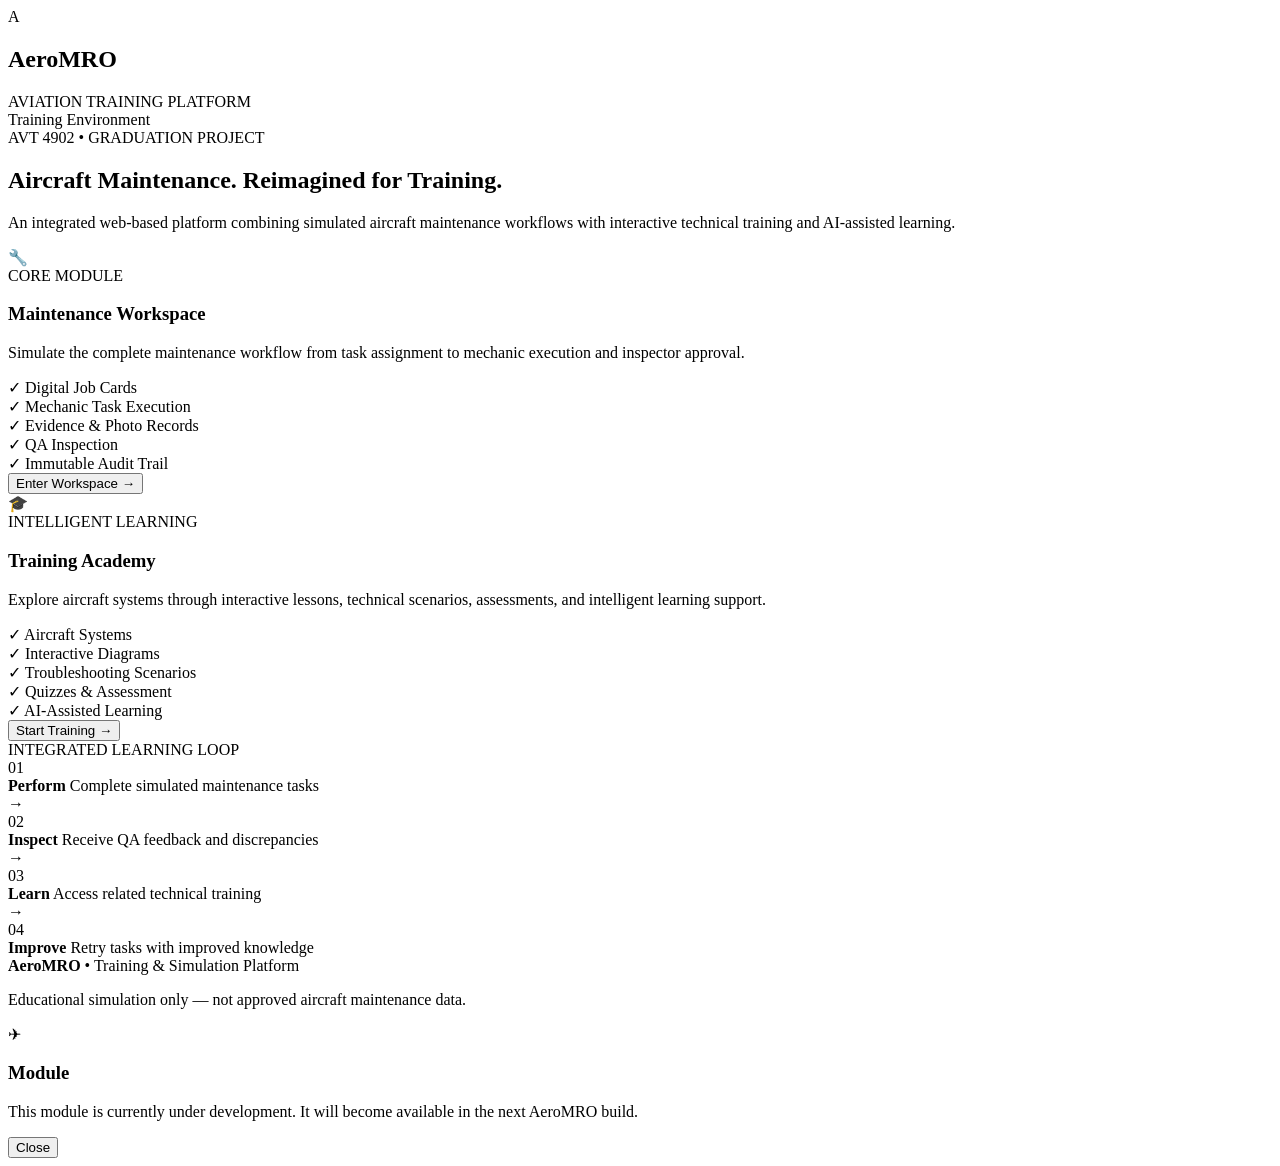
==== index.html @ 037a1960 "Create index.html" ====
<!DOCTYPE html>
<html lang="en">
<head>
    <meta charset="UTF-8">
    <meta name="viewport" content="width=device-width, initial-scale=1.0">

    <title>AeroMRO | Aviation Maintenance & Training</title>

    <meta name="description"
          content="AeroMRO is an integrated aircraft maintenance workflow and aviation training simulation platform.">

    <link rel="stylesheet" href="style.css">
</head>

<body>

    <!-- =========================
         NAVIGATION
    ========================== -->
    <nav class="navbar">

        <div class="brand">
            <div class="brand-icon">A</div>

            <div>
                <h1>AeroMRO</h1>
                <span>AVIATION TRAINING PLATFORM</span>
            </div>
        </div>

        <div class="nav-status">
            <span class="status-dot"></span>
            Training Environment
        </div>

    </nav>


    <!-- =========================
         HERO
    ========================== -->
    <main class="hero">

        <div class="hero-content">

            <div class="badge">
                AVT 4902 • GRADUATION PROJECT
            </div>

            <h2>
                Aircraft Maintenance.
                <span>Reimagined for Training.</span>
            </h2>

            <p class="hero-description">
                An integrated web-based platform combining simulated
                aircraft maintenance workflows with interactive technical
                training and AI-assisted learning.
            </p>


            <!-- =========================
                 TWO MAIN MODES
            ========================== -->
            <div class="mode-grid">

                <!-- MAINTENANCE -->
                <article class="mode-card maintenance-card">

                    <div class="card-top">

                        <div class="mode-icon">
                            🔧
                        </div>

                        <div class="card-status">
                            CORE MODULE
                        </div>

                    </div>

                    <h3>Maintenance Workspace</h3>

                    <p>
                        Simulate the complete maintenance workflow from
                        task assignment to mechanic execution and
                        inspector approval.
                    </p>

                    <div class="feature-list">

                        <div class="feature">
                            <span>✓</span>
                            Digital Job Cards
                        </div>

                        <div class="feature">
                            <span>✓</span>
                            Mechanic Task Execution
                        </div>

                        <div class="feature">
                            <span>✓</span>
                            Evidence & Photo Records
                        </div>

                        <div class="feature">
                            <span>✓</span>
                            QA Inspection
                        </div>

                        <div class="feature">
                            <span>✓</span>
                            Immutable Audit Trail
                        </div>

                    </div>

                    <button class="primary-button" onclick="comingSoon('Maintenance Workspace')">
                        Enter Workspace
                        <span>→</span>
                    </button>

                </article>


                <!-- TRAINING -->
                <article class="mode-card training-card">

                    <div class="card-top">

                        <div class="mode-icon">
                            🎓
                        </div>

                        <div class="card-status training">
                            INTELLIGENT LEARNING
                        </div>

                    </div>

                    <h3>Training Academy</h3>

                    <p>
                        Explore aircraft systems through interactive
                        lessons, technical scenarios, assessments,
                        and intelligent learning support.
                    </p>

                    <div class="feature-list">

                        <div class="feature">
                            <span>✓</span>
                            Aircraft Systems
                        </div>

                        <div class="feature">
                            <span>✓</span>
                            Interactive Diagrams
                        </div>

                        <div class="feature">
                            <span>✓</span>
                            Troubleshooting Scenarios
                        </div>

                        <div class="feature">
                            <span>✓</span>
                            Quizzes & Assessment
                        </div>

                        <div class="feature">
                            <span>✓</span>
                            AI-Assisted Learning
                        </div>

                    </div>

                    <button class="secondary-button" onclick="comingSoon('Training Academy')">
                        Start Training
                        <span>→</span>
                    </button>

                </article>

            </div>


            <!-- =========================
                 CONNECTION SECTION
            ========================== -->
            <section class="integration">

                <div class="integration-label">
                    INTEGRATED LEARNING LOOP
                </div>

                <div class="workflow">

                    <div class="workflow-item">
                        <div class="workflow-number">01</div>
                        <strong>Perform</strong>
                        <span>Complete simulated maintenance tasks</span>
                    </div>

                    <div class="workflow-arrow">→</div>

                    <div class="workflow-item">
                        <div class="workflow-number">02</div>
                        <strong>Inspect</strong>
                        <span>Receive QA feedback and discrepancies</span>
                    </div>

                    <div class="workflow-arrow">→</div>

                    <div class="workflow-item">
                        <div class="workflow-number">03</div>
                        <strong>Learn</strong>
                        <span>Access related technical training</span>
                    </div>

                    <div class="workflow-arrow">→</div>

                    <div class="workflow-item">
                        <div class="workflow-number">04</div>
                        <strong>Improve</strong>
                        <span>Retry tasks with improved knowledge</span>
                    </div>

                </div>

            </section>

        </div>

    </main>


    <!-- =========================
         FOOTER
    ========================== -->
    <footer>

        <div>
            <strong>AeroMRO</strong>
            <span> • Training & Simulation Platform</span>
        </div>

        <p>
            Educational simulation only — not approved aircraft maintenance data.
        </p>

    </footer>


    <!-- =========================
         SIMPLE TEMPORARY POPUP
    ========================== -->
    <div id="modal" class="modal">

        <div class="modal-box">

            <div class="modal-icon">✈</div>

            <h3 id="modal-title">Module</h3>

            <p>
                This module is currently under development.
                It will become available in the next AeroMRO build.
            </p>

            <button onclick="closeModal()">Close</button>

        </div>

    </div>


    <script>

        function comingSoon(moduleName) {

            document.getElementById("modal-title").innerText = moduleName;

            document.getElementById("modal").classList.add("active");

        }


        function closeModal() {

            document.getElementById("modal").classList.remove("active");

        }

    </script>

</body>
</html>
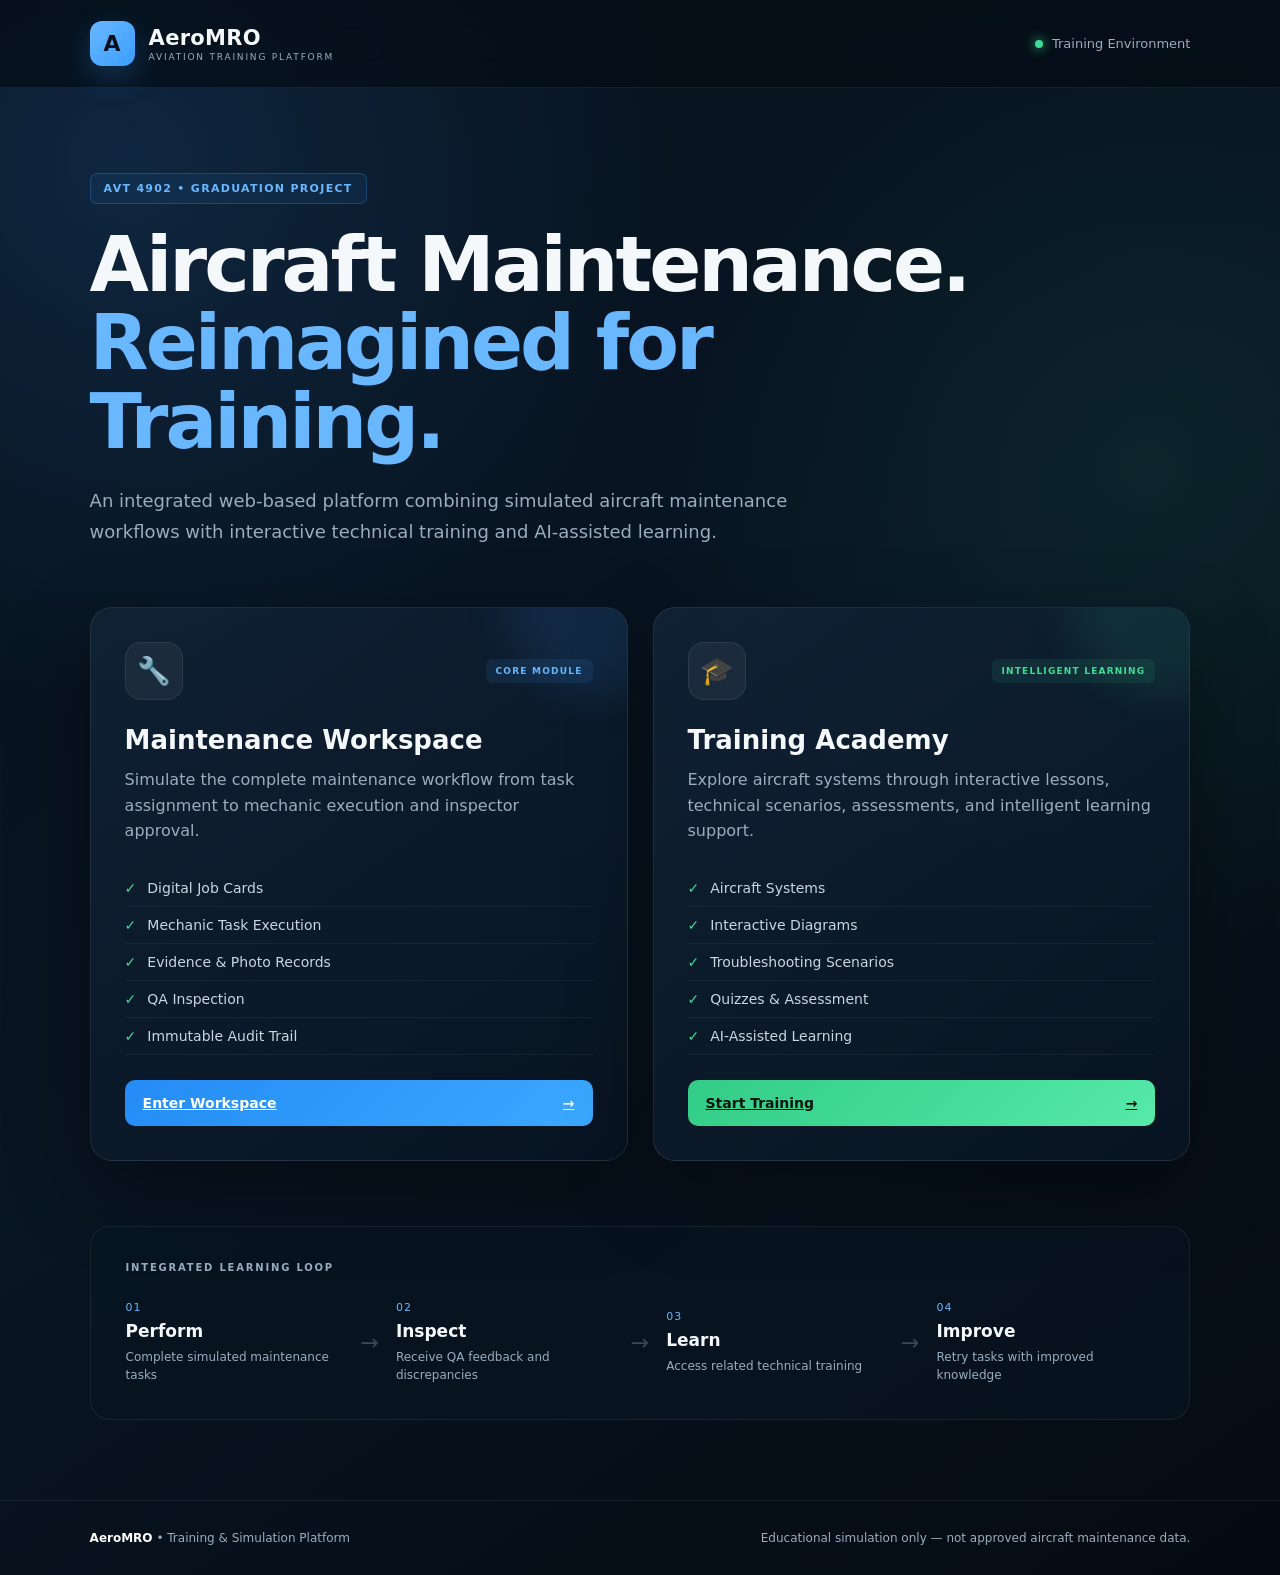
==== commit 69e816e0: "Update index.html" ====
--- a/index.html
+++ b/index.html
@@ -116,10 +116,10 @@
 
                     </div>
 
-                    <button class="primary-button" onclick="comingSoon('Maintenance Workspace')">
-                        Enter Workspace
-                        <span>→</span>
-                    </button>
+                    <a class="primary-button button-link" href="login.html?mode=maintenance">
+    Enter Workspace
+    <span>→</span>
+</a>
 
                 </article>
 
@@ -176,10 +176,10 @@
 
                     </div>
 
-                    <button class="secondary-button" onclick="comingSoon('Training Academy')">
-                        Start Training
-                        <span>→</span>
-                    </button>
+                    <a class="secondary-button button-link" href="login.html?mode=training">
+    Start Training
+    <span>→</span>
+</a>
 
                 </article>
 
--- a/style.css
+++ b/style.css
@@ -0,0 +1,791 @@
+/* ===================================
+   AEROMRO
+   Global Styling
+=================================== */
+
+* {
+    box-sizing: border-box;
+    margin: 0;
+    padding: 0;
+}
+
+:root {
+
+    --background: #07111d;
+    --background-secondary: #0b1725;
+
+    --card: rgba(15, 31, 48, 0.78);
+    --card-border: rgba(255,255,255,0.09);
+
+    --text: #f5f8fb;
+    --text-secondary: #9badbd;
+
+    --blue: #3b9eff;
+    --blue-light: #68b7ff;
+
+    --green: #3ddc97;
+    --orange: #f4a261;
+
+    --shadow: 0 30px 80px rgba(0,0,0,0.35);
+}
+
+
+/* ===================================
+   BODY
+=================================== */
+
+body {
+
+    min-height: 100vh;
+
+    font-family:
+        Inter,
+        system-ui,
+        -apple-system,
+        BlinkMacSystemFont,
+        "Segoe UI",
+        sans-serif;
+
+    color: var(--text);
+
+    background:
+        radial-gradient(circle at 10% 10%, rgba(59,158,255,0.15), transparent 30%),
+        radial-gradient(circle at 90% 30%, rgba(61,220,151,0.08), transparent 30%),
+        linear-gradient(
+            145deg,
+            var(--background),
+            #081522 50%,
+            #050b12
+        );
+
+}
+
+
+/* ===================================
+   NAVIGATION
+=================================== */
+
+.navbar {
+
+    min-height: 88px;
+
+    display: flex;
+    align-items: center;
+    justify-content: space-between;
+
+    padding: 0 7%;
+
+    border-bottom: 1px solid rgba(255,255,255,0.07);
+
+    background: rgba(5, 13, 22, 0.72);
+
+    backdrop-filter: blur(15px);
+
+    position: relative;
+    z-index: 10;
+}
+
+
+.brand {
+
+    display: flex;
+    align-items: center;
+
+    gap: 14px;
+}
+
+
+.brand-icon {
+
+    width: 45px;
+    height: 45px;
+
+    display: flex;
+    align-items: center;
+    justify-content: center;
+
+    border-radius: 12px;
+
+    font-size: 22px;
+    font-weight: 800;
+
+    color: #06101a;
+
+    background:
+        linear-gradient(
+            135deg,
+            var(--blue-light),
+            var(--blue)
+        );
+
+    box-shadow:
+        0 10px 30px rgba(59,158,255,0.25);
+}
+
+
+.brand h1 {
+
+    font-size: 21px;
+    letter-spacing: 0.3px;
+}
+
+
+.brand span {
+
+    display: block;
+
+    margin-top: 2px;
+
+    color: var(--text-secondary);
+
+    font-size: 9px;
+
+    letter-spacing: 1.8px;
+}
+
+
+.nav-status {
+
+    display: flex;
+    align-items: center;
+
+    gap: 9px;
+
+    color: var(--text-secondary);
+
+    font-size: 13px;
+}
+
+
+.status-dot {
+
+    width: 8px;
+    height: 8px;
+
+    border-radius: 50%;
+
+    background: var(--green);
+
+    box-shadow:
+        0 0 12px var(--green);
+}
+
+
+/* ===================================
+   HERO
+=================================== */
+
+.hero {
+
+    min-height: calc(100vh - 160px);
+
+    display: flex;
+    justify-content: center;
+
+    padding: 85px 7% 80px;
+}
+
+
+.hero-content {
+
+    width: 100%;
+    max-width: 1250px;
+}
+
+
+.badge {
+
+    display: inline-block;
+
+    margin-bottom: 22px;
+
+    padding: 8px 13px;
+
+    color: var(--blue-light);
+
+    font-size: 11px;
+    font-weight: 700;
+
+    letter-spacing: 1.3px;
+
+    border: 1px solid rgba(59,158,255,0.25);
+
+    border-radius: 7px;
+
+    background: rgba(59,158,255,0.08);
+}
+
+
+.hero h2 {
+
+    max-width: 900px;
+
+    font-size: clamp(45px, 6vw, 78px);
+
+    line-height: 1.02;
+
+    letter-spacing: -3px;
+}
+
+
+.hero h2 span {
+
+    display: block;
+
+    color: var(--blue-light);
+}
+
+
+.hero-description {
+
+    max-width: 750px;
+
+    margin-top: 25px;
+
+    color: var(--text-secondary);
+
+    font-size: 18px;
+
+    line-height: 1.7;
+}
+
+
+/* ===================================
+   MODE CARDS
+=================================== */
+
+.mode-grid {
+
+    display: grid;
+
+    grid-template-columns: repeat(2, 1fr);
+
+    gap: 25px;
+
+    margin-top: 60px;
+}
+
+
+.mode-card {
+
+    position: relative;
+
+    overflow: hidden;
+
+    padding: 34px;
+
+    border: 1px solid var(--card-border);
+
+    border-radius: 22px;
+
+    background:
+        linear-gradient(
+            145deg,
+            rgba(17,35,54,0.91),
+            rgba(8,20,33,0.91)
+        );
+
+    box-shadow: var(--shadow);
+
+    transition:
+        transform .3s ease,
+        border-color .3s ease;
+}
+
+
+.mode-card:hover {
+
+    transform: translateY(-6px);
+
+    border-color: rgba(59,158,255,0.32);
+}
+
+
+.mode-card::before {
+
+    content: "";
+
+    position: absolute;
+
+    width: 190px;
+    height: 190px;
+
+    top: -100px;
+    right: -70px;
+
+    border-radius: 50%;
+
+    background: rgba(59,158,255,0.10);
+
+    filter: blur(20px);
+}
+
+
+.training-card::before {
+
+    background: rgba(61,220,151,0.09);
+}
+
+
+.card-top {
+
+    display: flex;
+
+    align-items: center;
+    justify-content: space-between;
+}
+
+
+.mode-icon {
+
+    width: 58px;
+    height: 58px;
+
+    display: flex;
+    align-items: center;
+    justify-content: center;
+
+    font-size: 27px;
+
+    border-radius: 16px;
+
+    background: rgba(255,255,255,0.05);
+
+    border: 1px solid rgba(255,255,255,0.08);
+}
+
+
+.card-status {
+
+    padding: 7px 10px;
+
+    font-size: 9px;
+    font-weight: 800;
+
+    letter-spacing: 1.2px;
+
+    color: var(--blue-light);
+
+    border-radius: 6px;
+
+    background: rgba(59,158,255,0.10);
+}
+
+
+.card-status.training {
+
+    color: var(--green);
+
+    background: rgba(61,220,151,0.09);
+}
+
+
+.mode-card h3 {
+
+    margin-top: 25px;
+
+    font-size: 26px;
+}
+
+
+.mode-card > p {
+
+    min-height: 78px;
+
+    margin-top: 12px;
+
+    color: var(--text-secondary);
+
+    line-height: 1.6;
+}
+
+
+/* ===================================
+   FEATURE LIST
+=================================== */
+
+.feature-list {
+
+    margin: 25px 0;
+}
+
+
+.feature {
+
+    display: flex;
+
+    align-items: center;
+
+    gap: 11px;
+
+    padding: 10px 0;
+
+    color: #cad6df;
+
+    font-size: 14px;
+
+    border-bottom:
+        1px solid rgba(255,255,255,0.05);
+}
+
+
+.feature span {
+
+    color: var(--green);
+
+    font-weight: bold;
+}
+
+
+/* ===================================
+   BUTTONS
+=================================== */
+
+.primary-button,
+.secondary-button {
+
+    width: 100%;
+
+    display: flex;
+
+    align-items: center;
+    justify-content: space-between;
+
+    padding: 15px 18px;
+
+    border: none;
+
+    border-radius: 10px;
+
+    cursor: pointer;
+
+    font-size: 14px;
+    font-weight: 700;
+
+    transition:
+        transform .2s ease,
+        filter .2s ease;
+}
+
+
+.primary-button {
+
+    color: white;
+
+    background:
+        linear-gradient(
+            135deg,
+            #248cf5,
+            #3ba8ff
+        );
+}
+
+
+.secondary-button {
+
+    color: #06140e;
+
+    background:
+        linear-gradient(
+            135deg,
+            #32cc87,
+            #55e9aa
+        );
+}
+
+
+.primary-button:hover,
+.secondary-button:hover {
+
+    transform: translateY(-2px);
+
+    filter: brightness(1.08);
+}
+
+
+/* ===================================
+   WORKFLOW
+=================================== */
+
+.integration {
+
+    margin-top: 65px;
+
+    padding: 35px;
+
+    border-radius: 20px;
+
+    border:
+        1px solid rgba(255,255,255,0.07);
+
+    background:
+        rgba(9,22,35,0.65);
+}
+
+
+.integration-label {
+
+    margin-bottom: 28px;
+
+    color: var(--text-secondary);
+
+    font-size: 10px;
+    font-weight: 800;
+
+    letter-spacing: 1.8px;
+}
+
+
+.workflow {
+
+    display: grid;
+
+    grid-template-columns:
+        1fr auto 1fr auto 1fr auto 1fr;
+
+    gap: 17px;
+
+    align-items: center;
+}
+
+
+.workflow-item {
+
+    display: flex;
+
+    flex-direction: column;
+
+    gap: 7px;
+}
+
+
+.workflow-number {
+
+    color: var(--blue-light);
+
+    font-size: 11px;
+
+    letter-spacing: 1px;
+}
+
+
+.workflow-item strong {
+
+    font-size: 17px;
+}
+
+
+.workflow-item span {
+
+    color: var(--text-secondary);
+
+    font-size: 12px;
+
+    line-height: 1.5;
+}
+
+
+.workflow-arrow {
+
+    color: rgba(255,255,255,0.22);
+
+    font-size: 22px;
+}
+
+
+/* ===================================
+   FOOTER
+=================================== */
+
+footer {
+
+    display: flex;
+
+    align-items: center;
+    justify-content: space-between;
+
+    gap: 20px;
+
+    padding: 30px 7%;
+
+    color: var(--text-secondary);
+
+    font-size: 12px;
+
+    border-top:
+        1px solid rgba(255,255,255,0.06);
+}
+
+
+footer strong {
+
+    color: white;
+}
+
+
+/* ===================================
+   MODAL
+=================================== */
+
+.modal {
+
+    position: fixed;
+
+    inset: 0;
+
+    display: none;
+
+    align-items: center;
+    justify-content: center;
+
+    z-index: 100;
+
+    padding: 20px;
+
+    background:
+        rgba(1,7,12,0.82);
+
+    backdrop-filter: blur(10px);
+}
+
+
+.modal.active {
+
+    display: flex;
+}
+
+
+.modal-box {
+
+    width: 100%;
+    max-width: 440px;
+
+    padding: 38px;
+
+    text-align: center;
+
+    border-radius: 18px;
+
+    border:
+        1px solid rgba(255,255,255,0.08);
+
+    background:
+        #0c1a29;
+
+    box-shadow:
+        0 35px 90px rgba(0,0,0,0.55);
+}
+
+
+.modal-icon {
+
+    font-size: 38px;
+
+    margin-bottom: 15px;
+}
+
+
+.modal-box h3 {
+
+    font-size: 23px;
+
+    margin-bottom: 10px;
+}
+
+
+.modal-box p {
+
+    color: var(--text-secondary);
+
+    line-height: 1.6;
+
+    margin-bottom: 24px;
+}
+
+
+.modal-box button {
+
+    padding: 11px 25px;
+
+    border: none;
+
+    border-radius: 8px;
+
+    color: white;
+
+    font-weight: 700;
+
+    cursor: pointer;
+
+    background: var(--blue);
+}
+
+
+/* ===================================
+   MOBILE
+=================================== */
+
+@media (max-width: 850px) {
+
+    .navbar {
+
+        padding: 0 5%;
+    }
+
+
+    .nav-status {
+
+        display: none;
+    }
+
+
+    .hero {
+
+        padding:
+            60px 5%
+            60px;
+    }
+
+
+    .hero h2 {
+
+        letter-spacing: -2px;
+    }
+
+
+    .hero-description {
+
+        font-size: 16px;
+    }
+
+
+    .mode-grid {
+
+        grid-template-columns: 1fr;
+    }
+
+
+    .workflow {
+
+        grid-template-columns: 1fr;
+
+        gap: 20px;
+    }
+
+
+    .workflow-arrow {
+
+        transform: rotate(90deg);
+
+        width: fit-content;
+    }
+
+
+    footer {
+
+        flex-direction: column;
+
+        text-align: center;
+    }
+
+}
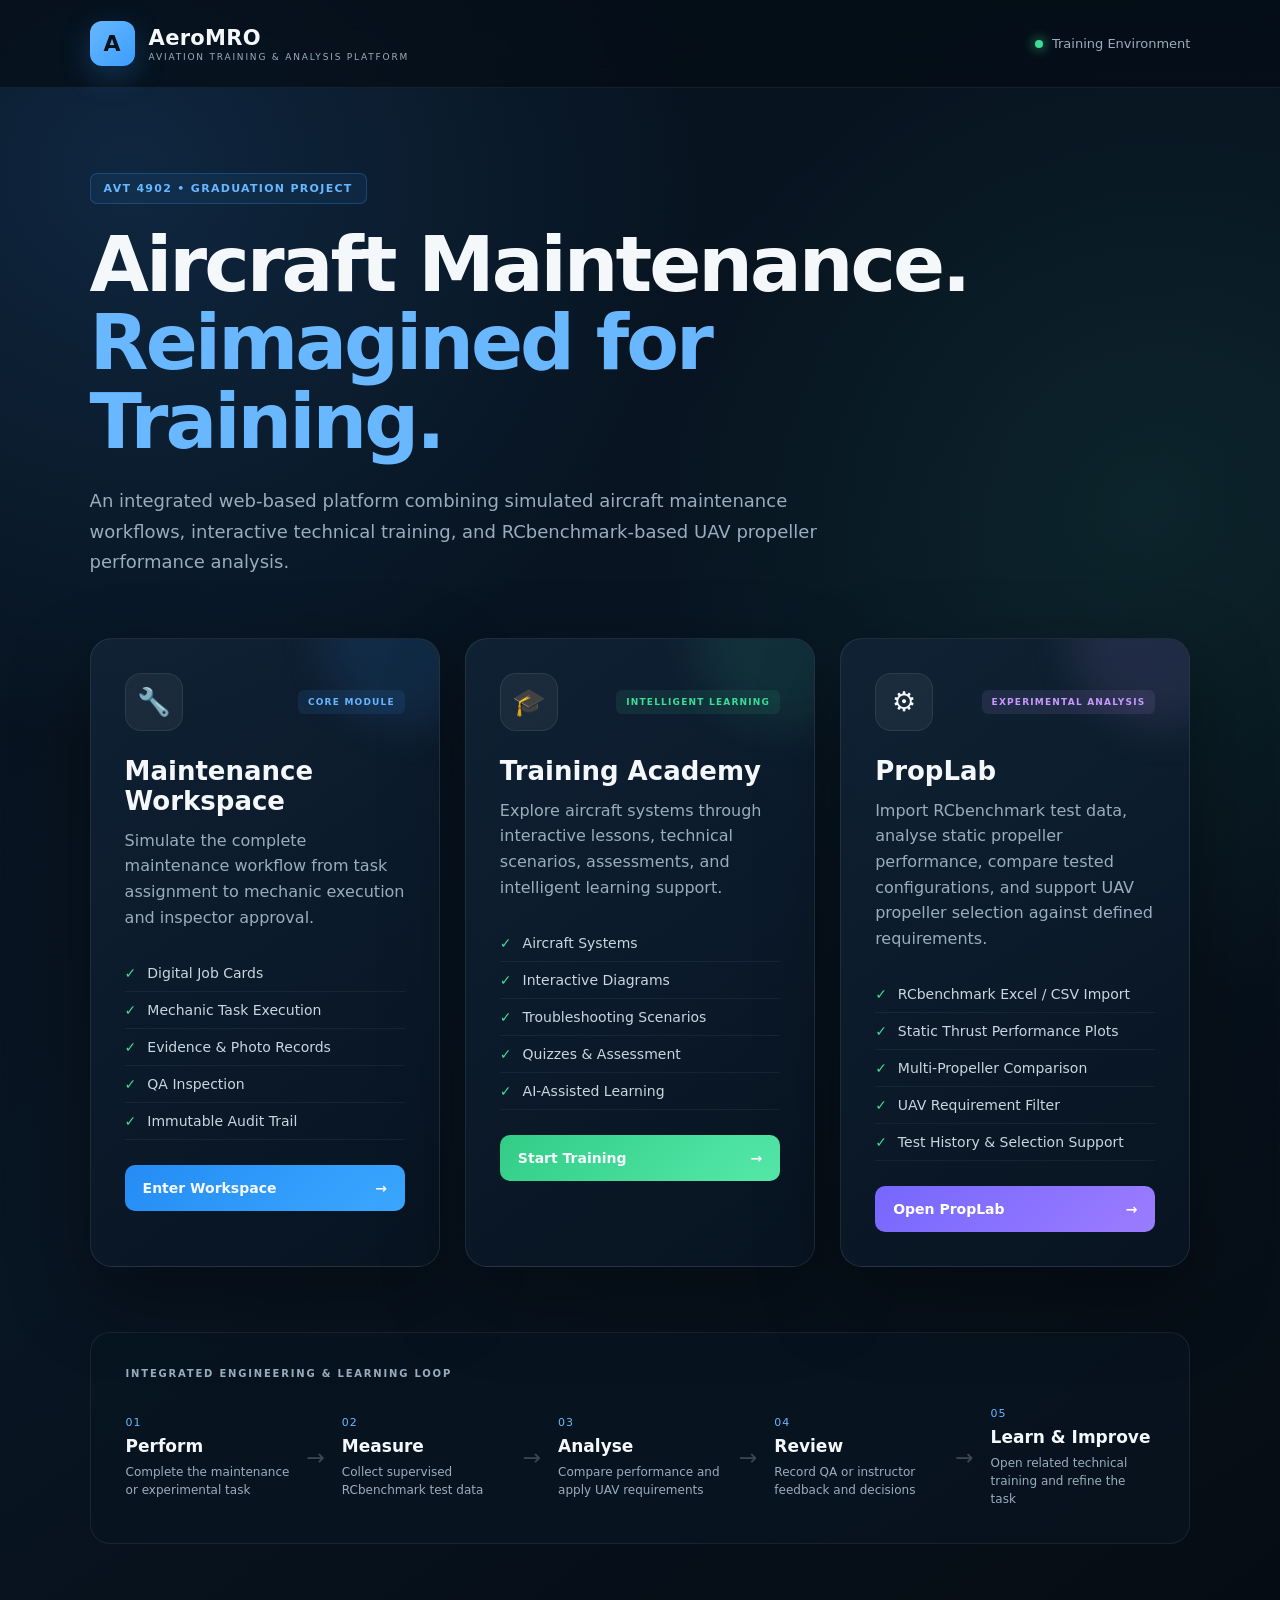
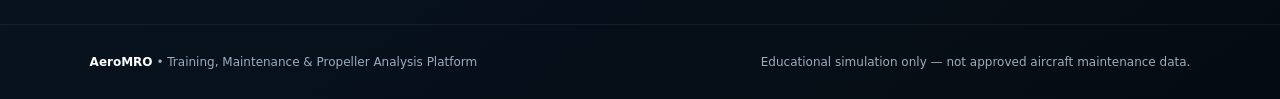
==== commit ea205026: "Update index.html" ====
--- a/index.html
+++ b/index.html
@@ -4,12 +4,73 @@
     <meta charset="UTF-8">
     <meta name="viewport" content="width=device-width, initial-scale=1.0">
 
-    <title>AeroMRO | Aviation Maintenance & Training</title>
+    <title>AeroMRO | Aviation Maintenance, Training & Propeller Analysis</title>
 
     <meta name="description"
-          content="AeroMRO is an integrated aircraft maintenance workflow and aviation training simulation platform.">
-
-    <link rel="stylesheet" href="style.css">
+          content="AeroMRO integrates aircraft maintenance workflow, aviation training, and UAV propeller performance analysis in one educational platform.">
+
+    <link rel="stylesheet" href="style.css?v=20261006-1">
+
+    <style>
+        /* PropLab integration: keeps the existing AeroMRO visual language. */
+        .mode-grid {
+            grid-template-columns: repeat(3, minmax(0, 1fr));
+        }
+
+        .proplab-card::before {
+            background: rgba(199,152,255,0.10);
+        }
+
+        .card-status.proplab {
+            color: #c798ff;
+            background: rgba(199,152,255,0.10);
+        }
+
+        .proplab-button {
+            width: 100%;
+            display: flex;
+            align-items: center;
+            justify-content: space-between;
+            padding: 15px 18px;
+            border-radius: 10px;
+            text-decoration: none;
+            font-size: 14px;
+            font-weight: 700;
+            color: #ffffff;
+            background: linear-gradient(135deg, #7667ff, #9b7cff);
+            transition: transform .2s ease, filter .2s ease;
+        }
+
+        .proplab-button:hover {
+            transform: translateY(-2px);
+            filter: brightness(1.08);
+        }
+
+        .workflow {
+            grid-template-columns: 1fr auto 1fr auto 1fr auto 1fr auto 1fr;
+        }
+
+        @media (max-width: 1100px) and (min-width: 851px) {
+            .mode-grid {
+                grid-template-columns: repeat(2, minmax(0, 1fr));
+            }
+            .proplab-card {
+                grid-column: 1 / -1;
+            }
+        }
+
+        @media (max-width: 850px) {
+            .mode-grid {
+                grid-template-columns: 1fr;
+            }
+            .proplab-card {
+                grid-column: auto;
+            }
+            .workflow {
+                grid-template-columns: 1fr;
+            }
+        }
+    </style>
 </head>
 
 <body>
@@ -24,7 +85,7 @@
 
             <div>
                 <h1>AeroMRO</h1>
-                <span>AVIATION TRAINING PLATFORM</span>
+                <span>AVIATION TRAINING & ANALYSIS PLATFORM</span>
             </div>
         </div>
 
@@ -53,14 +114,14 @@
             </h2>
 
             <p class="hero-description">
-                An integrated web-based platform combining simulated
-                aircraft maintenance workflows with interactive technical
-                training and AI-assisted learning.
+                An integrated web-based platform combining simulated aircraft
+                maintenance workflows, interactive technical training, and
+                RCbenchmark-based UAV propeller performance analysis.
             </p>
 
 
             <!-- =========================
-                 TWO MAIN MODES
+                 THREE INTEGRATED MODULES
             ========================== -->
             <div class="mode-grid">
 
@@ -183,6 +244,66 @@
 
                 </article>
 
+
+                <!-- PROPLAB -->
+                <article class="mode-card proplab-card">
+
+                    <div class="card-top">
+
+                        <div class="mode-icon">
+                            ⚙
+                        </div>
+
+                        <div class="card-status proplab">
+                            EXPERIMENTAL ANALYSIS
+                        </div>
+
+                    </div>
+
+                    <h3>PropLab</h3>
+
+                    <p>
+                        Import RCbenchmark test data, analyse static propeller
+                        performance, compare tested configurations, and support
+                        UAV propeller selection against defined requirements.
+                    </p>
+
+                    <div class="feature-list">
+
+                        <div class="feature">
+                            <span>✓</span>
+                            RCbenchmark Excel / CSV Import
+                        </div>
+
+                        <div class="feature">
+                            <span>✓</span>
+                            Static Thrust Performance Plots
+                        </div>
+
+                        <div class="feature">
+                            <span>✓</span>
+                            Multi-Propeller Comparison
+                        </div>
+
+                        <div class="feature">
+                            <span>✓</span>
+                            UAV Requirement Filter
+                        </div>
+
+                        <div class="feature">
+                            <span>✓</span>
+                            Test History & Selection Support
+                        </div>
+
+                    </div>
+
+                    <a class="proplab-button" href="proplab.html">
+                        Open PropLab
+                        <span>→</span>
+                    </a>
+
+                </article>
+
             </div>
 
 
@@ -192,7 +313,7 @@
             <section class="integration">
 
                 <div class="integration-label">
-                    INTEGRATED LEARNING LOOP
+                    INTEGRATED ENGINEERING & LEARNING LOOP
                 </div>
 
                 <div class="workflow">
@@ -200,31 +321,39 @@
                     <div class="workflow-item">
                         <div class="workflow-number">01</div>
                         <strong>Perform</strong>
-                        <span>Complete simulated maintenance tasks</span>
+                        <span>Complete the maintenance or experimental task</span>
                     </div>
 
                     <div class="workflow-arrow">→</div>
 
                     <div class="workflow-item">
                         <div class="workflow-number">02</div>
-                        <strong>Inspect</strong>
-                        <span>Receive QA feedback and discrepancies</span>
+                        <strong>Measure</strong>
+                        <span>Collect supervised RCbenchmark test data</span>
                     </div>
 
                     <div class="workflow-arrow">→</div>
 
                     <div class="workflow-item">
                         <div class="workflow-number">03</div>
-                        <strong>Learn</strong>
-                        <span>Access related technical training</span>
+                        <strong>Analyse</strong>
+                        <span>Compare performance and apply UAV requirements</span>
                     </div>
 
                     <div class="workflow-arrow">→</div>
 
                     <div class="workflow-item">
                         <div class="workflow-number">04</div>
-                        <strong>Improve</strong>
-                        <span>Retry tasks with improved knowledge</span>
+                        <strong>Review</strong>
+                        <span>Record QA or instructor feedback and decisions</span>
+                    </div>
+
+                    <div class="workflow-arrow">→</div>
+
+                    <div class="workflow-item">
+                        <div class="workflow-number">05</div>
+                        <strong>Learn & Improve</strong>
+                        <span>Open related technical training and refine the task</span>
                     </div>
 
                 </div>
@@ -243,7 +372,7 @@
 
         <div>
             <strong>AeroMRO</strong>
-            <span> • Training & Simulation Platform</span>
+            <span> • Training, Maintenance & Propeller Analysis Platform</span>
         </div>
 
         <p>
--- a/style.css
+++ b/style.css
@@ -721,6 +721,11 @@
 }
 
 
+.button-link {
+    text-decoration: none;
+    color: inherit;
+}
+
 /* ===================================
    MOBILE
 =================================== */
@@ -789,3 +794,1633 @@
     }
 
 }
+/* ===================================
+   LOGIN PAGE
+=================================== */
+
+.login-page {
+
+    min-height: 100vh;
+
+}
+
+
+.brand-link {
+
+    text-decoration: none;
+    color: inherit;
+
+}
+
+
+.login-container {
+
+    min-height: calc(100vh - 88px);
+
+    display: flex;
+
+    justify-content: center;
+    align-items: center;
+
+    padding: 60px 7%;
+
+}
+
+
+.login-panel {
+
+    width: 100%;
+    max-width: 900px;
+
+    padding: 45px;
+
+    border-radius: 24px;
+
+    border: 1px solid rgba(255,255,255,0.08);
+
+    background:
+
+        linear-gradient(
+            145deg,
+            rgba(16,33,51,0.94),
+            rgba(7,18,30,0.94)
+        );
+
+    box-shadow:
+        0 35px 100px rgba(0,0,0,0.45);
+
+}
+
+
+.login-header h2 {
+
+    font-size: 38px;
+
+    margin-bottom: 12px;
+
+}
+
+
+.login-header p {
+
+    color: var(--text-secondary);
+
+    line-height: 1.6;
+
+}
+
+
+.role-grid {
+
+    display: grid;
+
+    grid-template-columns:
+        repeat(3, 1fr);
+
+    gap: 18px;
+
+    margin-top: 35px;
+
+}
+
+
+.role-card {
+
+    min-height: 190px;
+
+    padding: 24px;
+
+    text-align: left;
+
+    color: white;
+
+    border-radius: 16px;
+
+    border:
+        1px solid rgba(255,255,255,0.08);
+
+    background:
+        rgba(255,255,255,0.025);
+
+    cursor: pointer;
+
+    transition:
+        transform .2s ease,
+        border-color .2s ease,
+        background .2s ease;
+
+}
+
+
+.role-card:hover {
+
+    transform:
+        translateY(-4px);
+
+    border-color:
+        rgba(59,158,255,0.45);
+
+}
+
+
+.role-card.selected {
+
+    border-color:
+        var(--blue);
+
+    background:
+        rgba(59,158,255,0.10);
+
+    box-shadow:
+        inset 0 0 0 1px
+        rgba(59,158,255,0.15);
+
+}
+
+
+.role-icon {
+
+    font-size: 30px;
+
+    margin-bottom: 18px;
+
+}
+
+
+.role-card h3 {
+
+    margin-bottom: 10px;
+
+    font-size: 18px;
+
+}
+
+
+.role-card p {
+
+    color:
+        var(--text-secondary);
+
+    line-height: 1.5;
+
+    font-size: 13px;
+
+}
+
+
+.selected-role-box {
+
+    display: flex;
+
+    justify-content: space-between;
+
+    margin-top: 22px;
+
+    padding: 15px 18px;
+
+    border-radius: 10px;
+
+    background:
+        rgba(255,255,255,0.035);
+
+    color:
+        var(--text-secondary);
+
+}
+
+
+.selected-role-box strong {
+
+    color:
+        var(--green);
+
+}
+
+
+.login-form {
+
+    display: grid;
+
+    gap: 10px;
+
+    margin-top: 30px;
+
+}
+
+
+.login-form label {
+
+    margin-top: 8px;
+
+    color:
+        var(--text-secondary);
+
+    font-size: 12px;
+
+    font-weight: 700;
+
+    letter-spacing: .5px;
+
+}
+
+
+.login-form input {
+
+    width: 100%;
+
+    padding: 15px 16px;
+
+    color: white;
+
+    font-size: 14px;
+
+    border:
+
+        1px solid
+        rgba(255,255,255,0.09);
+
+    border-radius: 10px;
+
+    outline: none;
+
+    background:
+
+        rgba(5,14,23,0.8);
+
+}
+
+
+.login-form input:focus {
+
+    border-color:
+        var(--blue);
+
+}
+
+
+.login-button {
+
+    display: flex;
+
+    justify-content: space-between;
+
+    align-items: center;
+
+    margin-top: 15px;
+
+    padding: 16px 18px;
+
+    border: none;
+
+    border-radius: 10px;
+
+    color: white;
+
+    background:
+
+        linear-gradient(
+            135deg,
+            #258ff7,
+            #48aaff
+        );
+
+    cursor: pointer;
+
+    font-weight: 700;
+
+}
+
+
+.login-button:disabled {
+
+    cursor:
+        not-allowed;
+
+    opacity: .35;
+
+}
+
+
+.simulation-warning {
+
+    margin-top: 28px;
+
+    padding: 17px;
+
+    border-radius: 10px;
+
+    border:
+
+        1px solid
+        rgba(244,162,97,0.18);
+
+    background:
+
+        rgba(244,162,97,0.06);
+
+}
+
+
+.simulation-warning strong {
+
+    color:
+        var(--orange);
+
+    font-size: 12px;
+
+}
+
+
+.simulation-warning p {
+
+    margin-top: 6px;
+
+    color:
+        var(--text-secondary);
+
+    font-size: 11px;
+
+    line-height: 1.5;
+
+}
+
+
+
+@media (max-width: 800px) {
+
+    .login-panel {
+
+        padding: 28px;
+
+    }
+
+
+    .role-grid {
+
+        grid-template-columns: 1fr;
+
+    }
+
+
+    .login-header h2 {
+
+        font-size: 30px;
+
+    }
+
+}
+/* ===================================
+   DASHBOARD
+=================================== */
+
+.dashboard-page {
+    min-height: 100vh;
+    background: #07111d;
+}
+
+
+/* TOP BAR */
+
+.dashboard-topbar {
+
+    height: 84px;
+
+    display: flex;
+    align-items: center;
+    justify-content: space-between;
+
+    padding: 0 4%;
+
+    border-bottom:
+        1px solid rgba(255,255,255,0.07);
+
+    background:
+        rgba(5,13,22,0.95);
+
+}
+
+
+.dashboard-user {
+
+    display: flex;
+    align-items: center;
+
+    gap: 14px;
+
+}
+
+
+.dashboard-user-info {
+
+    display: flex;
+    flex-direction: column;
+
+    text-align: right;
+
+}
+
+
+.dashboard-user-info strong {
+
+    font-size: 14px;
+
+}
+
+
+.dashboard-user-info span {
+
+    margin-top: 3px;
+
+    color: var(--text-secondary);
+
+    font-size: 11px;
+
+}
+
+
+.user-avatar {
+
+    width: 42px;
+    height: 42px;
+
+    display: flex;
+    align-items: center;
+    justify-content: center;
+
+    border-radius: 12px;
+
+    font-weight: 800;
+
+    color: #07111d;
+
+    background:
+        linear-gradient(
+            135deg,
+            #67b8ff,
+            #3b9eff
+        );
+
+}
+
+
+/* LAYOUT */
+
+.dashboard-layout {
+
+    min-height:
+        calc(100vh - 84px);
+
+    display: grid;
+
+    grid-template-columns:
+        235px 1fr;
+
+}
+
+
+/* SIDEBAR */
+
+.dashboard-sidebar {
+
+    position: relative;
+
+    padding: 32px 18px;
+
+    border-right:
+        1px solid rgba(255,255,255,0.07);
+
+    background:
+        #081522;
+
+}
+
+
+.sidebar-section-label {
+
+    margin:
+        15px 14px
+        9px;
+
+    color:
+        #60788d;
+
+    font-size: 9px;
+
+    font-weight: 800;
+
+    letter-spacing:
+        1.5px;
+
+}
+
+
+.sidebar-menu-section {
+
+    margin-top: 22px;
+
+}
+
+
+.sidebar-link {
+
+    width: 100%;
+
+    display: flex;
+    align-items: center;
+
+    gap: 12px;
+
+    padding: 12px 14px;
+
+    margin-bottom: 4px;
+
+    border: none;
+
+    border-radius: 9px;
+
+    color: #8fa6b9;
+
+    background: transparent;
+
+    cursor: pointer;
+
+    text-align: left;
+
+    transition:
+        background .2s ease,
+        color .2s ease;
+
+}
+
+
+.sidebar-link:hover {
+
+    color: white;
+
+    background:
+        rgba(255,255,255,0.045);
+
+}
+
+
+.sidebar-link.active {
+
+    color:
+        #70bbff;
+
+    background:
+        rgba(59,158,255,0.11);
+
+}
+
+
+.sidebar-link span {
+
+    width: 20px;
+
+    text-align: center;
+
+}
+
+
+.sidebar-bottom {
+
+    position: absolute;
+
+    bottom: 25px;
+
+    left: 18px;
+    right: 18px;
+
+}
+
+
+.logout-link {
+
+    color:
+        #e59a7b;
+
+}
+
+
+/* MAIN */
+
+.dashboard-main {
+
+    padding:
+        40px
+        clamp(25px,4vw,65px)
+        60px;
+
+    overflow-x: hidden;
+
+}
+
+
+/* WELCOME */
+
+.dashboard-welcome {
+
+    display: flex;
+
+    justify-content:
+        space-between;
+
+    align-items:
+        center;
+
+    gap: 30px;
+
+}
+
+
+.dashboard-badge {
+
+    display:
+        inline-block;
+
+    padding:
+        7px 10px;
+
+    margin-bottom:
+        14px;
+
+    border-radius:
+        6px;
+
+    color:
+        var(--blue-light);
+
+    background:
+        rgba(59,158,255,0.10);
+
+    border:
+        1px solid rgba(59,158,255,0.20);
+
+    font-size:
+        9px;
+
+    font-weight:
+        800;
+
+    letter-spacing:
+        1.2px;
+
+}
+
+
+.dashboard-welcome h2 {
+
+    font-size:
+        clamp(
+            30px,
+            4vw,
+            44px
+        );
+
+}
+
+
+.dashboard-welcome h2 span {
+
+    color:
+        var(--blue-light);
+
+}
+
+
+.dashboard-welcome p {
+
+    max-width:
+        700px;
+
+    margin-top:
+        9px;
+
+    color:
+        var(--text-secondary);
+
+    line-height:
+        1.6;
+
+}
+
+
+.environment-status {
+
+    min-width:
+        190px;
+
+    display:
+        flex;
+
+    align-items:
+        center;
+
+    gap: 12px;
+
+    padding:
+        14px 16px;
+
+    border:
+        1px solid rgba(61,220,151,0.12);
+
+    border-radius:
+        12px;
+
+    background:
+        rgba(61,220,151,0.04);
+
+}
+
+
+.environment-status div {
+
+    display:
+        flex;
+
+    flex-direction:
+        column;
+
+}
+
+
+.environment-status strong {
+
+    font-size:
+        12px;
+
+}
+
+
+.environment-status span:last-child {
+
+    margin-top:
+        3px;
+
+    color:
+        var(--text-secondary);
+
+    font-size:
+        9px;
+
+}
+
+
+/* STATS */
+
+.dashboard-stats {
+
+    display:
+        grid;
+
+    grid-template-columns:
+        repeat(4, 1fr);
+
+    gap:
+        16px;
+
+    margin-top:
+        36px;
+
+}
+
+
+.dashboard-stat-card {
+
+    padding:
+        22px;
+
+    border-radius:
+        15px;
+
+    border:
+        1px solid rgba(255,255,255,0.07);
+
+    background:
+        linear-gradient(
+            145deg,
+            rgba(16,33,51,.9),
+            rgba(8,20,33,.9)
+        );
+
+}
+
+
+.stat-top {
+
+    display:
+        flex;
+
+    align-items:
+        center;
+
+    justify-content:
+        space-between;
+
+}
+
+
+.stat-label {
+
+    color:
+        var(--text-secondary);
+
+    font-size:
+        11px;
+
+}
+
+
+.stat-icon {
+
+    width:
+        34px;
+
+    height:
+        34px;
+
+    display:
+        flex;
+
+    align-items:
+        center;
+
+    justify-content:
+        center;
+
+    border-radius:
+        9px;
+
+    color:
+        var(--blue-light);
+
+    background:
+        rgba(59,158,255,0.08);
+
+}
+
+
+.stat-value {
+
+    display:
+        block;
+
+    margin-top:
+        16px;
+
+    font-size:
+        29px;
+
+}
+
+
+.stat-subtext {
+
+    display:
+        block;
+
+    margin-top:
+        5px;
+
+    color:
+        #61788c;
+
+    font-size:
+        9px;
+
+}
+
+
+/* SECTION TITLE */
+
+.dashboard-section-title {
+
+    margin-top:
+        42px;
+
+    margin-bottom:
+        18px;
+
+}
+
+
+.dashboard-section-title span,
+.panel-heading span {
+
+    color:
+        #70899d;
+
+    font-size:
+        9px;
+
+    font-weight:
+        800;
+
+    letter-spacing:
+        1.5px;
+
+}
+
+
+.dashboard-section-title h3 {
+
+    margin-top:
+        4px;
+
+    font-size:
+        20px;
+
+}
+
+
+/* ACTIONS */
+
+.dashboard-actions {
+
+    display:
+        grid;
+
+    grid-template-columns:
+        repeat(3,1fr);
+
+    gap:
+        16px;
+
+}
+
+
+.dashboard-action-card {
+
+    display:
+        grid;
+
+    grid-template-columns:
+        45px 1fr auto;
+
+    align-items:
+        center;
+
+    gap:
+        14px;
+
+    padding:
+        20px;
+
+    border:
+        1px solid rgba(255,255,255,0.07);
+
+    border-radius:
+        14px;
+
+    color:
+        white;
+
+    text-align:
+        left;
+
+    background:
+        rgba(12,29,45,.82);
+
+    cursor:
+        pointer;
+
+    transition:
+        transform .2s ease,
+        border-color .2s ease;
+
+}
+
+
+.dashboard-action-card:hover {
+
+    transform:
+        translateY(-4px);
+
+    border-color:
+        rgba(59,158,255,.35);
+
+}
+
+
+.action-icon {
+
+    width:
+        45px;
+
+    height:
+        45px;
+
+    display:
+        flex;
+
+    align-items:
+        center;
+
+    justify-content:
+        center;
+
+    border-radius:
+        11px;
+
+    background:
+        rgba(59,158,255,.10);
+
+    font-size:
+        20px;
+
+}
+
+
+.dashboard-action-card h4 {
+
+    font-size:
+        14px;
+
+}
+
+
+.dashboard-action-card p {
+
+    margin-top:
+        5px;
+
+    color:
+        var(--text-secondary);
+
+    font-size:
+        10px;
+
+    line-height:
+        1.5;
+
+}
+
+
+.action-arrow {
+
+    color:
+        #5daef7;
+
+}
+
+
+/* BOTTOM GRID */
+
+.dashboard-bottom-grid {
+
+    display:
+        grid;
+
+    grid-template-columns:
+        1.15fr .85fr;
+
+    gap:
+        18px;
+
+    margin-top:
+        35px;
+
+}
+
+
+.dashboard-panel {
+
+    padding:
+        24px;
+
+    border:
+        1px solid rgba(255,255,255,.07);
+
+    border-radius:
+        16px;
+
+    background:
+        rgba(10,25,40,.75);
+
+}
+
+
+.panel-heading {
+
+    display:
+        flex;
+
+    align-items:
+        center;
+
+    justify-content:
+        space-between;
+
+}
+
+
+.panel-heading h3 {
+
+    margin-top:
+        5px;
+
+    font-size:
+        18px;
+
+}
+
+
+.small-panel-button {
+
+    border:
+        none;
+
+    color:
+        var(--blue-light);
+
+    background:
+        transparent;
+
+    cursor:
+        pointer;
+
+    font-size:
+        10px;
+
+}
+
+
+/* ACTIVITY */
+
+.activity-list {
+
+    margin-top:
+        20px;
+
+}
+
+
+.activity-row {
+
+    display:
+        flex;
+
+    align-items:
+        center;
+
+    gap:
+        14px;
+
+    padding:
+        14px 0;
+
+    border-bottom:
+        1px solid rgba(255,255,255,.05);
+
+}
+
+
+.activity-icon {
+
+    width:
+        36px;
+
+    height:
+        36px;
+
+    display:
+        flex;
+
+    align-items:
+        center;
+
+    justify-content:
+        center;
+
+    border-radius:
+        10px;
+
+    color:
+        var(--blue-light);
+
+    background:
+        rgba(59,158,255,.08);
+
+}
+
+
+.activity-icon.success {
+
+    color:
+        var(--green);
+
+    background:
+        rgba(61,220,151,.08);
+
+}
+
+
+.activity-icon.training {
+
+    color:
+        #c798ff;
+
+    background:
+        rgba(170,110,255,.08);
+
+}
+
+
+.activity-content {
+
+    display:
+        flex;
+
+    flex: 1;
+
+    flex-direction:
+        column;
+
+}
+
+
+.activity-content strong {
+
+    font-size:
+        11px;
+
+}
+
+
+.activity-content span {
+
+    margin-top:
+        4px;
+
+    color:
+        #677f93;
+
+    font-size:
+        9px;
+
+}
+
+
+/* TRAINING */
+
+.training-recommendation {
+
+    display:
+        grid;
+
+    grid-template-columns:
+        55px 1fr;
+
+    gap:
+        15px;
+
+    margin-top:
+        20px;
+
+}
+
+
+.recommendation-icon {
+
+    width:
+        55px;
+
+    height:
+        55px;
+
+    display:
+        flex;
+
+    justify-content:
+        center;
+
+    align-items:
+        center;
+
+    border-radius:
+        13px;
+
+    background:
+        rgba(59,158,255,.10);
+
+    font-size:
+        25px;
+
+}
+
+
+.training-category {
+
+    color:
+        var(--blue-light);
+
+    font-size:
+        9px;
+
+    font-weight:
+        700;
+
+}
+
+
+.training-recommendation h4 {
+
+    margin-top:
+        4px;
+
+    font-size:
+        16px;
+
+}
+
+
+.training-recommendation p {
+
+    margin-top:
+        8px;
+
+    color:
+        var(--text-secondary);
+
+    font-size:
+        10px;
+
+    line-height:
+        1.55;
+
+}
+
+
+.training-progress {
+
+    margin-top:
+        14px;
+
+}
+
+
+.progress-line {
+
+    width:
+        100%;
+
+    height:
+        5px;
+
+    overflow:
+        hidden;
+
+    border-radius:
+        5px;
+
+    background:
+        rgba(255,255,255,.07);
+
+}
+
+
+.progress-line span {
+
+    display:
+        block;
+
+    height:
+        100%;
+
+    background:
+        linear-gradient(
+            90deg,
+            var(--blue),
+            var(--green)
+        );
+
+}
+
+
+.training-progress small {
+
+    display:
+        block;
+
+    margin-top:
+        6px;
+
+    color:
+        #60798e;
+
+    font-size:
+        8px;
+
+}
+
+
+.training-open-button {
+
+    margin-top:
+        14px;
+
+    border:
+        none;
+
+    color:
+        var(--blue-light);
+
+    background:
+        transparent;
+
+    cursor:
+        pointer;
+
+    font-size:
+        10px;
+
+    font-weight:
+        700;
+
+}
+
+
+/* NOTICE */
+
+.dashboard-notice {
+
+    display:
+        flex;
+
+    align-items:
+        flex-start;
+
+    gap:
+        14px;
+
+    margin-top:
+        28px;
+
+    padding:
+        17px;
+
+    border:
+        1px solid rgba(244,162,97,.15);
+
+    border-radius:
+        11px;
+
+    background:
+        rgba(244,162,97,.04);
+
+}
+
+
+.dashboard-notice > div:first-child {
+
+    color:
+        var(--orange);
+
+}
+
+
+.dashboard-notice strong {
+
+    color:
+        var(--orange);
+
+    font-size:
+        10px;
+
+}
+
+
+.dashboard-notice p {
+
+    margin-top:
+        4px;
+
+    color:
+        var(--text-secondary);
+
+    font-size:
+        9px;
+
+    line-height:
+        1.5;
+
+}
+
+
+/* RESPONSIVE */
+
+@media(max-width:1100px) {
+
+    .dashboard-stats {
+
+        grid-template-columns:
+            repeat(2,1fr);
+
+    }
+
+
+    .dashboard-actions {
+
+        grid-template-columns:
+            1fr;
+
+    }
+
+}
+
+
+@media(max-width:850px) {
+
+    .dashboard-layout {
+
+        grid-template-columns:
+            1fr;
+
+    }
+
+
+    .dashboard-sidebar {
+
+        display:
+            none;
+
+    }
+
+
+    .dashboard-bottom-grid {
+
+        grid-template-columns:
+            1fr;
+
+    }
+
+
+    .dashboard-welcome {
+
+        flex-direction:
+            column;
+
+        align-items:
+            flex-start;
+
+    }
+
+}
+
+
+@media(max-width:600px) {
+
+    .dashboard-main {
+
+        padding:
+            28px 18px;
+
+    }
+
+
+    .dashboard-stats {
+
+        grid-template-columns:
+            1fr;
+
+    }
+
+
+    .dashboard-user-info {
+
+        display:
+            none;
+
+    }
+
+}
+
+/* ===================================
+   DASHBOARD HARDENING
+   Added to ensure dashboard controls
+   never fall back to browser defaults.
+=================================== */
+
+.dashboard-page button,
+.dashboard-page input,
+.dashboard-page select,
+.dashboard-page textarea {
+    font: inherit;
+}
+
+.dashboard-page button {
+    appearance: none;
+    -webkit-appearance: none;
+}
+
+.dashboard-topbar,
+.dashboard-layout,
+.dashboard-sidebar,
+.dashboard-main {
+    width: 100%;
+}
+
+.dashboard-layout {
+    align-items: stretch;
+}
